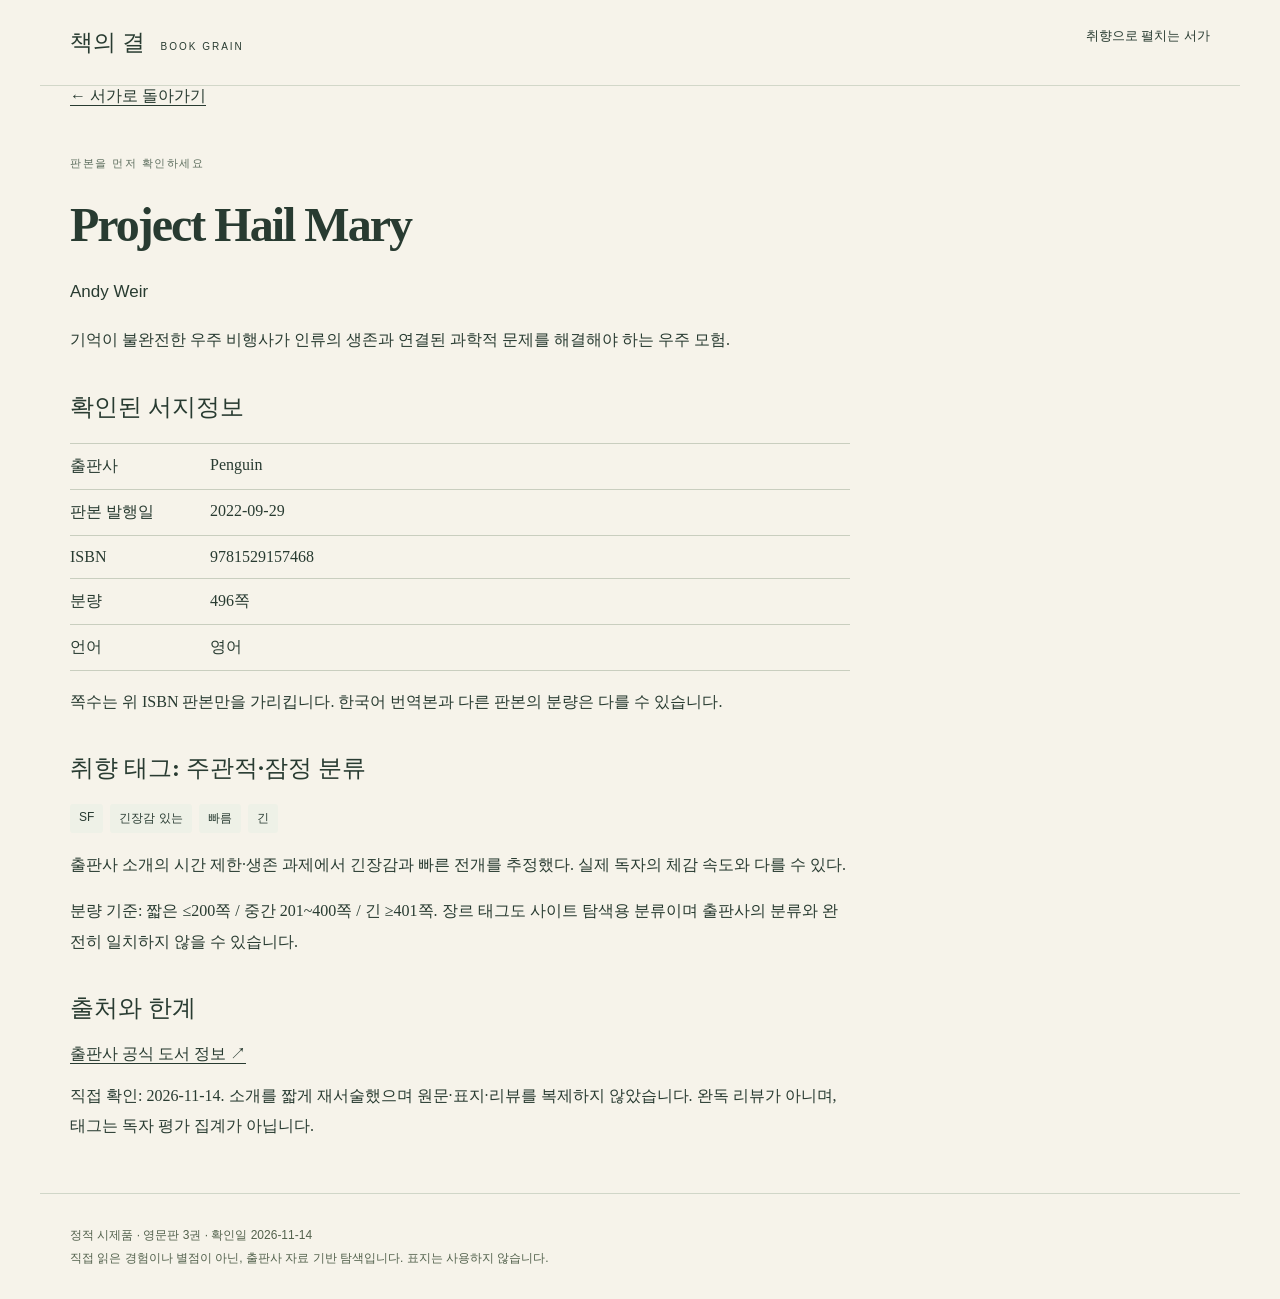
==== books/hail-mary/index.html @ 7c92354d "Deploy static book tag discovery prototype" ====
<!doctype html><html lang="ko"><head><meta name="robots" content="noindex,nofollow"><meta charset="utf-8"><meta name="viewport" content="width=device-width, initial-scale=1"><meta name="description" content="장르와 분위기를 함께 골라 찾는 작은 책 탐색 도서관. 공식 서지정보와 주관적 태그를 구분합니다."><title>Project Hail Mary · 책의 결</title><link rel="stylesheet" href="../../style.css"></head><body><a class="skip" href="#main">본문으로</a><header><a class="brand" href="../../index.html">책의 결 <small>BOOK GRAIN</small></a><span>취향으로 펼치는 서가</span></header><main id="main"><a href="../../index.html">← 서가로 돌아가기</a><section class="detail"><p class="eyebrow">판본을 먼저 확인하세요</p><h1>Project Hail Mary</h1><p class="lead">Andy Weir</p><p>기억이 불완전한 우주 비행사가 인류의 생존과 연결된 과학적 문제를 해결해야 하는 우주 모험.</p><h2>확인된 서지정보</h2><dl><dt>출판사</dt><dd>Penguin</dd><dt>판본 발행일</dt><dd>2022-09-29</dd><dt>ISBN</dt><dd>9781529157468</dd><dt>분량</dt><dd>496쪽</dd><dt>언어</dt><dd>영어</dd></dl><p>쪽수는 위 ISBN 판본만을 가리킵니다. 한국어 번역본과 다른 판본의 분량은 다를 수 있습니다.</p><h2>취향 태그: 주관적·잠정 분류</h2><div class="tags"><span>SF</span><span>긴장감 있는</span><span>빠름</span><span>긴</span></div><p>출판사 소개의 시간 제한·생존 과제에서 긴장감과 빠른 전개를 추정했다. 실제 독자의 체감 속도와 다를 수 있다.</p><p>분량 기준: 짧은 ≤200쪽 / 중간 201~400쪽 / 긴 ≥401쪽. 장르 태그도 사이트 탐색용 분류이며 출판사의 분류와 완전히 일치하지 않을 수 있습니다.</p><h2>출처와 한계</h2><a href="https://www.penguin.co.uk/books/440237/project-hail-mary-by-weir-andy/9781529157468" rel="noreferrer">출판사 공식 도서 정보 ↗</a><p>직접 확인: 2026-11-14. 소개를 짧게 재서술했으며 원문·표지·리뷰를 복제하지 않았습니다. 완독 리뷰가 아니며, 태그는 독자 평가 집계가 아닙니다.</p></section></main><footer>정적 시제품 · 영문판 3권 · 확인일 2026-11-14<br>직접 읽은 경험이나 별점이 아닌, 출판사 자료 기반 탐색입니다. 표지는 사용하지 않습니다.</footer></body></html>
---- style.css ----
:root{font-family:Georgia,'Noto Serif',serif;color:#283b31;background:#f6f3ea;font-synthesis:none}*{box-sizing:border-box}body{margin:0}a{color:inherit;text-underline-offset:4px}header,main,footer{max-width:1200px;margin:auto}header{padding:27px 30px;display:flex;justify-content:space-between;border-bottom:1px solid #d2d7c9;gap:16px}header>span{font:13px sans-serif}.brand{font-size:23px;font-weight:bold;text-decoration:none}.brand small{font:10px sans-serif;letter-spacing:2px;margin-left:10px}main{padding:0 30px}.hero{position:relative;padding:65px 0 55px}.eyebrow{font:11px sans-serif;letter-spacing:1.5px;color:#5c6d5d}h1{font-size:clamp(38px,6vw,70px);line-height:1.17;letter-spacing:-2px;margin:23px 0}h1 em{color:#a05836}.lead{font:17px/1.8 sans-serif}.seal{position:absolute;right:35px;top:85px;width:180px;height:180px;border-radius:50%;background:#dce3d3;display:flex;flex-direction:column;justify-content:center;align-items:center;font-size:25px;transform:rotate(8deg)}.seal small{font:12px sans-serif;margin-top:10px}.workspace{display:grid;grid-template-columns:240px 1fr;gap:36px;border-top:1px solid #c9cebf;padding-top:28px}aside h2,.resulthead h2{font-size:20px}aside{font-family:sans-serif}.searchlabel{font-size:13px;display:block;margin-bottom:9px}input[type=search]{width:100%;padding:13px;border:1px solid #aebaa8;border-radius:3px;background:#fffcf6;font:14px sans-serif;min-width:0}fieldset{border:0;border-bottom:1px solid #d3d8ca;margin:20px 0;padding:0 0 14px}legend{font-size:13px;font-weight:bold;margin-bottom:10px}fieldset label{display:inline-flex;align-items:center;gap:5px;font-size:13px;margin:0 9px 9px 0;min-height:32px;cursor:pointer}input[type=checkbox]{accent-color:#354f3c;width:18px;height:18px}button{font:14px sans-serif;padding:12px 18px;border:1px solid #354f3c;background:#354f3c;color:#fff;border-radius:3px;cursor:pointer}.hint{font:12px/1.8 sans-serif;color:#53634f}.resulthead{display:flex;align-items:center;justify-content:space-between}.grid{display:grid;grid-template-columns:repeat(2,minmax(0,1fr));gap:24px}.card{background:#fffdf7;border:1px solid #d4d9cb;border-radius:4px;overflow:hidden}.art{height:145px;background:#d9dfd0;position:relative;padding:22px;overflow:hidden}.art:after{content:'';position:absolute;width:115px;height:200px;border:1px solid #82957d;transform:rotate(28deg);right:35px;top:-25px;border-radius:50%}.art1{background:#d1dcdf}.art2{background:#e6d7c7}.art span{font-size:44px;color:#526754}.art i{position:absolute;bottom:17px;left:23px;letter-spacing:3px;font:10px sans-serif}.cardbody{padding:21px}.card h2{font-size:24px;line-height:1.2;margin:14px 0}.card h2 a{text-decoration:none}.card h2 a:hover{text-decoration:underline}.card p{font:14px/1.8 sans-serif}.card .eyebrow{font-size:11px}.tags{display:flex;flex-wrap:wrap;gap:7px;margin:17px 0}.tags span{font:12px sans-serif;background:#eef1e7;padding:6px 9px;border-radius:3px}.card small{font:11px sans-serif;color:#53634f}.note{margin:55px 0 30px;padding:28px;background:#e8eddf}.note p,.detail p{line-height:1.9}.detail{max-width:780px;padding:35px 0}.detail h1{font-size:48px;overflow-wrap:anywhere}.detail h2{margin-top:35px}dl{display:grid;grid-template-columns:140px 1fr;border-top:1px solid #c9cebf}dt,dd{padding:12px 0;border-bottom:1px solid #c9cebf;margin:0}footer{padding:30px;font:12px/1.9 sans-serif;border-top:1px solid #d0d6c8;color:#52614c}[hidden]{display:none!important}.skip{position:absolute;left:-9999px}.skip:focus{left:12px;top:12px;background:white;padding:15px;z-index:3}:focus-visible{outline:3px solid #ae6034;outline-offset:4px}#empty{padding:35px;border:1px dashed #798970;font:16px/1.7 sans-serif}@media(max-width:700px){header{padding:20px}header>span{display:none}main{padding:0 20px}.hero{padding:35px 0}.seal{display:none}.workspace{grid-template-columns:1fr;gap:15px}.grid{grid-template-columns:1fr}fieldset{display:block;margin:13px 0}.detail h1{font-size:36px}.note{padding:20px}dl{grid-template-columns:105px 1fr}.card h2{overflow-wrap:anywhere}footer{padding:20px}}
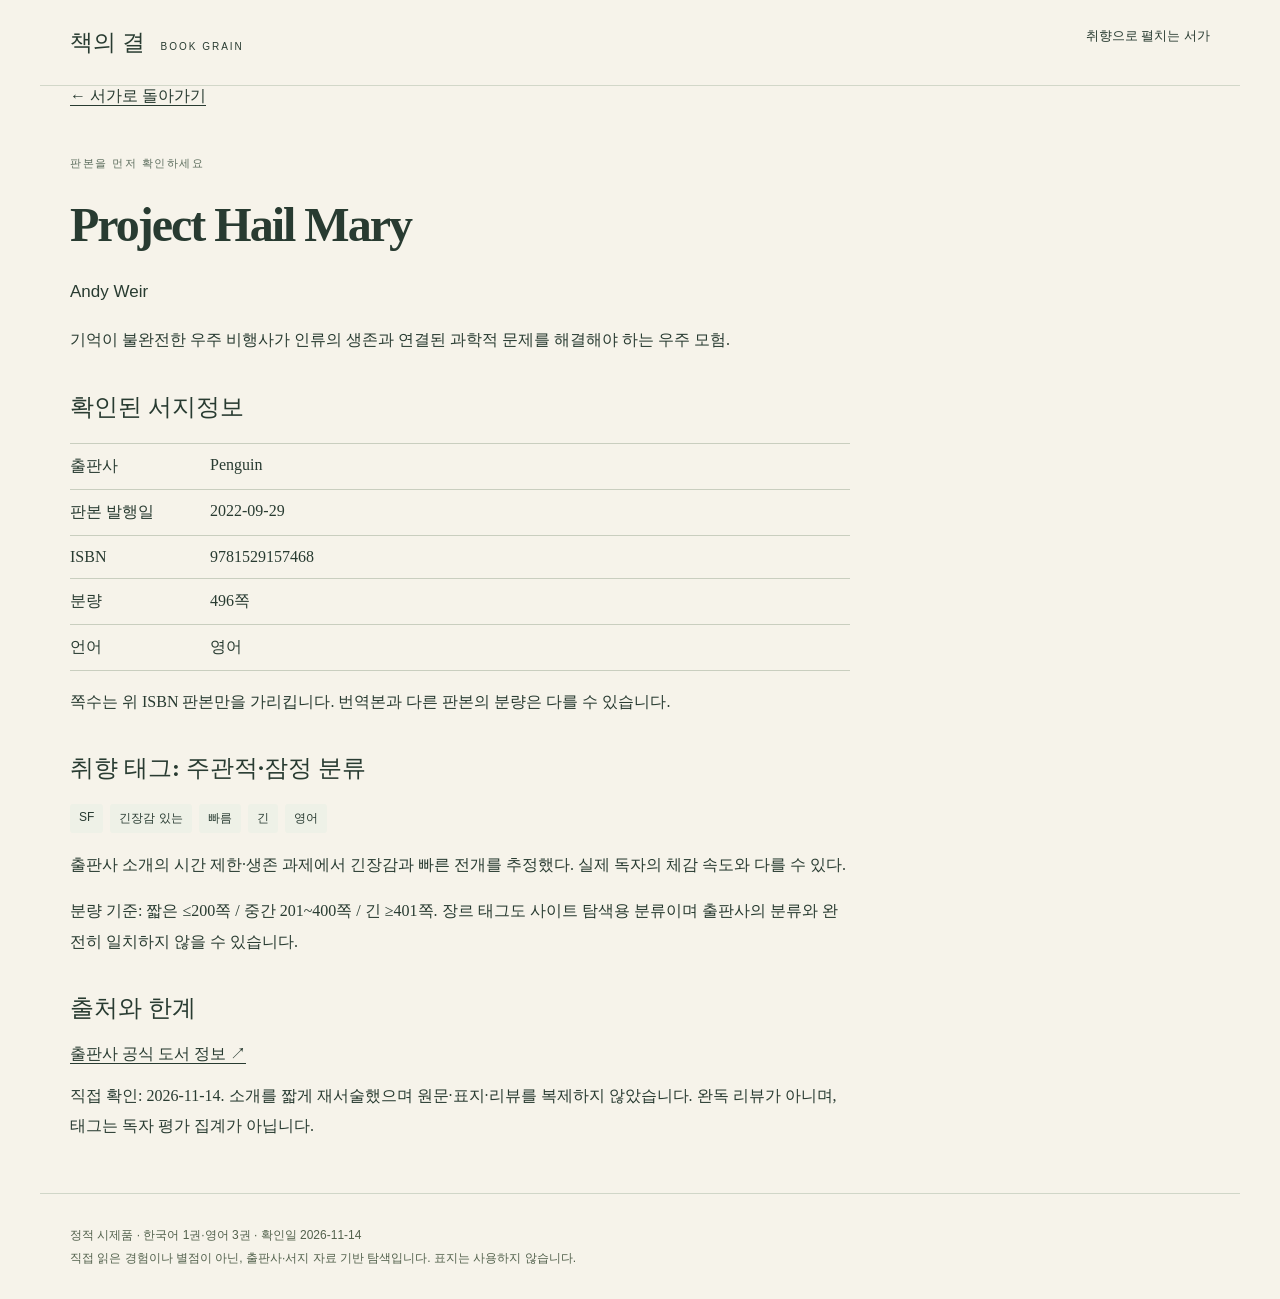
==== commit a53a4e78: "Add verified Korean edition and language filtering with versioned assets" ====
--- a/books/hail-mary/index.html
+++ b/books/hail-mary/index.html
@@ -1 +1 @@
-<!doctype html><html lang="ko"><head><meta name="robots" content="noindex,nofollow"><meta charset="utf-8"><meta name="viewport" content="width=device-width, initial-scale=1"><meta name="description" content="장르와 분위기를 함께 골라 찾는 작은 책 탐색 도서관. 공식 서지정보와 주관적 태그를 구분합니다."><title>Project Hail Mary · 책의 결</title><link rel="stylesheet" href="../../style.css"></head><body><a class="skip" href="#main">본문으로</a><header><a class="brand" href="../../index.html">책의 결 <small>BOOK GRAIN</small></a><span>취향으로 펼치는 서가</span></header><main id="main"><a href="../../index.html">← 서가로 돌아가기</a><section class="detail"><p class="eyebrow">판본을 먼저 확인하세요</p><h1>Project Hail Mary</h1><p class="lead">Andy Weir</p><p>기억이 불완전한 우주 비행사가 인류의 생존과 연결된 과학적 문제를 해결해야 하는 우주 모험.</p><h2>확인된 서지정보</h2><dl><dt>출판사</dt><dd>Penguin</dd><dt>판본 발행일</dt><dd>2022-09-29</dd><dt>ISBN</dt><dd>9781529157468</dd><dt>분량</dt><dd>496쪽</dd><dt>언어</dt><dd>영어</dd></dl><p>쪽수는 위 ISBN 판본만을 가리킵니다. 한국어 번역본과 다른 판본의 분량은 다를 수 있습니다.</p><h2>취향 태그: 주관적·잠정 분류</h2><div class="tags"><span>SF</span><span>긴장감 있는</span><span>빠름</span><span>긴</span></div><p>출판사 소개의 시간 제한·생존 과제에서 긴장감과 빠른 전개를 추정했다. 실제 독자의 체감 속도와 다를 수 있다.</p><p>분량 기준: 짧은 ≤200쪽 / 중간 201~400쪽 / 긴 ≥401쪽. 장르 태그도 사이트 탐색용 분류이며 출판사의 분류와 완전히 일치하지 않을 수 있습니다.</p><h2>출처와 한계</h2><a href="https://www.penguin.co.uk/books/440237/project-hail-mary-by-weir-andy/9781529157468" rel="noreferrer">출판사 공식 도서 정보 ↗</a><p>직접 확인: 2026-11-14. 소개를 짧게 재서술했으며 원문·표지·리뷰를 복제하지 않았습니다. 완독 리뷰가 아니며, 태그는 독자 평가 집계가 아닙니다.</p></section></main><footer>정적 시제품 · 영문판 3권 · 확인일 2026-11-14<br>직접 읽은 경험이나 별점이 아닌, 출판사 자료 기반 탐색입니다. 표지는 사용하지 않습니다.</footer></body></html>+<!doctype html><html lang="ko"><head><meta charset="utf-8"><meta name="robots" content="noindex,nofollow"><meta name="viewport" content="width=device-width, initial-scale=1"><meta name="description" content="장르와 분위기를 함께 골라 찾는 작은 책 탐색 도서관. 공식 서지정보와 주관적 태그를 구분합니다."><title>Project Hail Mary · 책의 결</title><link rel="stylesheet" href="../../style-v2.css"></head><body><a class="skip" href="#main">본문으로</a><header><a class="brand" href="../../index.html">책의 결 <small>BOOK GRAIN</small></a><span>취향으로 펼치는 서가</span></header><main id="main"><a href="../../index.html">← 서가로 돌아가기</a><section class="detail"><p class="eyebrow">판본을 먼저 확인하세요</p><h1>Project Hail Mary</h1><p class="lead">Andy Weir</p><p>기억이 불완전한 우주 비행사가 인류의 생존과 연결된 과학적 문제를 해결해야 하는 우주 모험.</p><h2>확인된 서지정보</h2><dl><dt>출판사</dt><dd>Penguin</dd><dt>판본 발행일</dt><dd>2022-09-29</dd><dt>ISBN</dt><dd>9781529157468</dd><dt>분량</dt><dd>496쪽</dd><dt>언어</dt><dd>영어</dd></dl><p>쪽수는 위 ISBN 판본만을 가리킵니다. 번역본과 다른 판본의 분량은 다를 수 있습니다.</p><h2>취향 태그: 주관적·잠정 분류</h2><div class="tags"><span>SF</span><span>긴장감 있는</span><span>빠름</span><span>긴</span><span>영어</span></div><p>출판사 소개의 시간 제한·생존 과제에서 긴장감과 빠른 전개를 추정했다. 실제 독자의 체감 속도와 다를 수 있다.</p><p>분량 기준: 짧은 ≤200쪽 / 중간 201~400쪽 / 긴 ≥401쪽. 장르 태그도 사이트 탐색용 분류이며 출판사의 분류와 완전히 일치하지 않을 수 있습니다.</p><h2>출처와 한계</h2><a href="https://www.penguin.co.uk/books/440237/project-hail-mary-by-weir-andy/9781529157468" rel="noreferrer">출판사 공식 도서 정보 ↗</a><p>직접 확인: 2026-11-14. 소개를 짧게 재서술했으며 원문·표지·리뷰를 복제하지 않았습니다. 완독 리뷰가 아니며, 태그는 독자 평가 집계가 아닙니다.</p></section></main><footer>정적 시제품 · 한국어 1권·영어 3권 · 확인일 2026-11-14<br>직접 읽은 경험이나 별점이 아닌, 출판사·서지 자료 기반 탐색입니다. 표지는 사용하지 않습니다.</footer></body></html>
--- a/style-v2.css
+++ b/style-v2.css
@@ -0,0 +1 @@
+:root{font-family:Georgia,'Noto Serif',serif;color:#283b31;background:#f6f3ea;font-synthesis:none}*{box-sizing:border-box}body{margin:0}a{color:inherit;text-underline-offset:4px}header,main,footer{max-width:1200px;margin:auto}header{padding:27px 30px;display:flex;justify-content:space-between;border-bottom:1px solid #d2d7c9;gap:16px}header>span{font:13px sans-serif}.brand{font-size:23px;font-weight:bold;text-decoration:none}.brand small{font:10px sans-serif;letter-spacing:2px;margin-left:10px}main{padding:0 30px}.hero{position:relative;padding:65px 0 55px}.eyebrow{font:11px sans-serif;letter-spacing:1.5px;color:#5c6d5d}h1{font-size:clamp(38px,6vw,70px);line-height:1.17;letter-spacing:-2px;margin:23px 0}h1 em{color:#a05836}.lead{font:17px/1.8 sans-serif}.seal{position:absolute;right:35px;top:85px;width:180px;height:180px;border-radius:50%;background:#dce3d3;display:flex;flex-direction:column;justify-content:center;align-items:center;font-size:25px;transform:rotate(8deg)}.seal small{font:12px sans-serif;margin-top:10px}.workspace{display:grid;grid-template-columns:240px 1fr;gap:36px;border-top:1px solid #c9cebf;padding-top:28px}aside h2,.resulthead h2{font-size:20px}aside{font-family:sans-serif}.searchlabel{font-size:13px;display:block;margin-bottom:9px}input[type=search]{width:100%;padding:13px;border:1px solid #aebaa8;border-radius:3px;background:#fffcf6;font:14px sans-serif;min-width:0}fieldset{border:0;border-bottom:1px solid #d3d8ca;margin:20px 0;padding:0 0 14px}legend{font-size:13px;font-weight:bold;margin-bottom:10px}fieldset label{display:inline-flex;align-items:center;gap:5px;font-size:13px;margin:0 9px 9px 0;min-height:32px;cursor:pointer}input[type=checkbox]{accent-color:#354f3c;width:18px;height:18px}button{font:14px sans-serif;padding:12px 18px;border:1px solid #354f3c;background:#354f3c;color:#fff;border-radius:3px;cursor:pointer}.hint{font:12px/1.8 sans-serif;color:#53634f}.resulthead{display:flex;align-items:center;justify-content:space-between}.grid{display:grid;grid-template-columns:repeat(2,minmax(0,1fr));gap:24px}.card{background:#fffdf7;border:1px solid #d4d9cb;border-radius:4px;overflow:hidden}.art{height:145px;background:#d9dfd0;position:relative;padding:22px;overflow:hidden}.art:after{content:'';position:absolute;width:115px;height:200px;border:1px solid #82957d;transform:rotate(28deg);right:35px;top:-25px;border-radius:50%}.art1{background:#d1dcdf}.art2{background:#e6d7c7}.art span{font-size:44px;color:#526754}.art i{position:absolute;bottom:17px;left:23px;letter-spacing:3px;font:10px sans-serif}.cardbody{padding:21px}.card h2{font-size:24px;line-height:1.2;margin:14px 0}.card h2 a{text-decoration:none}.card h2 a:hover{text-decoration:underline}.card p{font:14px/1.8 sans-serif}.card .eyebrow{font-size:11px}.tags{display:flex;flex-wrap:wrap;gap:7px;margin:17px 0}.tags span{font:12px sans-serif;background:#eef1e7;padding:6px 9px;border-radius:3px}.card small{font:11px sans-serif;color:#53634f}.note{margin:55px 0 30px;padding:28px;background:#e8eddf}.note p,.detail p{line-height:1.9}.detail{max-width:780px;padding:35px 0}.detail h1{font-size:48px;overflow-wrap:anywhere}.detail h2{margin-top:35px}dl{display:grid;grid-template-columns:140px 1fr;border-top:1px solid #c9cebf}dt,dd{padding:12px 0;border-bottom:1px solid #c9cebf;margin:0}footer{padding:30px;font:12px/1.9 sans-serif;border-top:1px solid #d0d6c8;color:#52614c}[hidden]{display:none!important}.skip{position:absolute;left:-9999px}.skip:focus{left:12px;top:12px;background:white;padding:15px;z-index:3}:focus-visible{outline:3px solid #ae6034;outline-offset:4px}#empty{padding:35px;border:1px dashed #798970;font:16px/1.7 sans-serif}@media(max-width:700px){header{padding:20px}header>span{display:none}main{padding:0 20px}.hero{padding:35px 0}.seal{display:none}.workspace{grid-template-columns:1fr;gap:15px}.grid{grid-template-columns:1fr}fieldset{display:block;margin:13px 0}.detail h1{font-size:36px}.note{padding:20px}dl{grid-template-columns:105px 1fr}.card h2{overflow-wrap:anywhere}footer{padding:20px}}
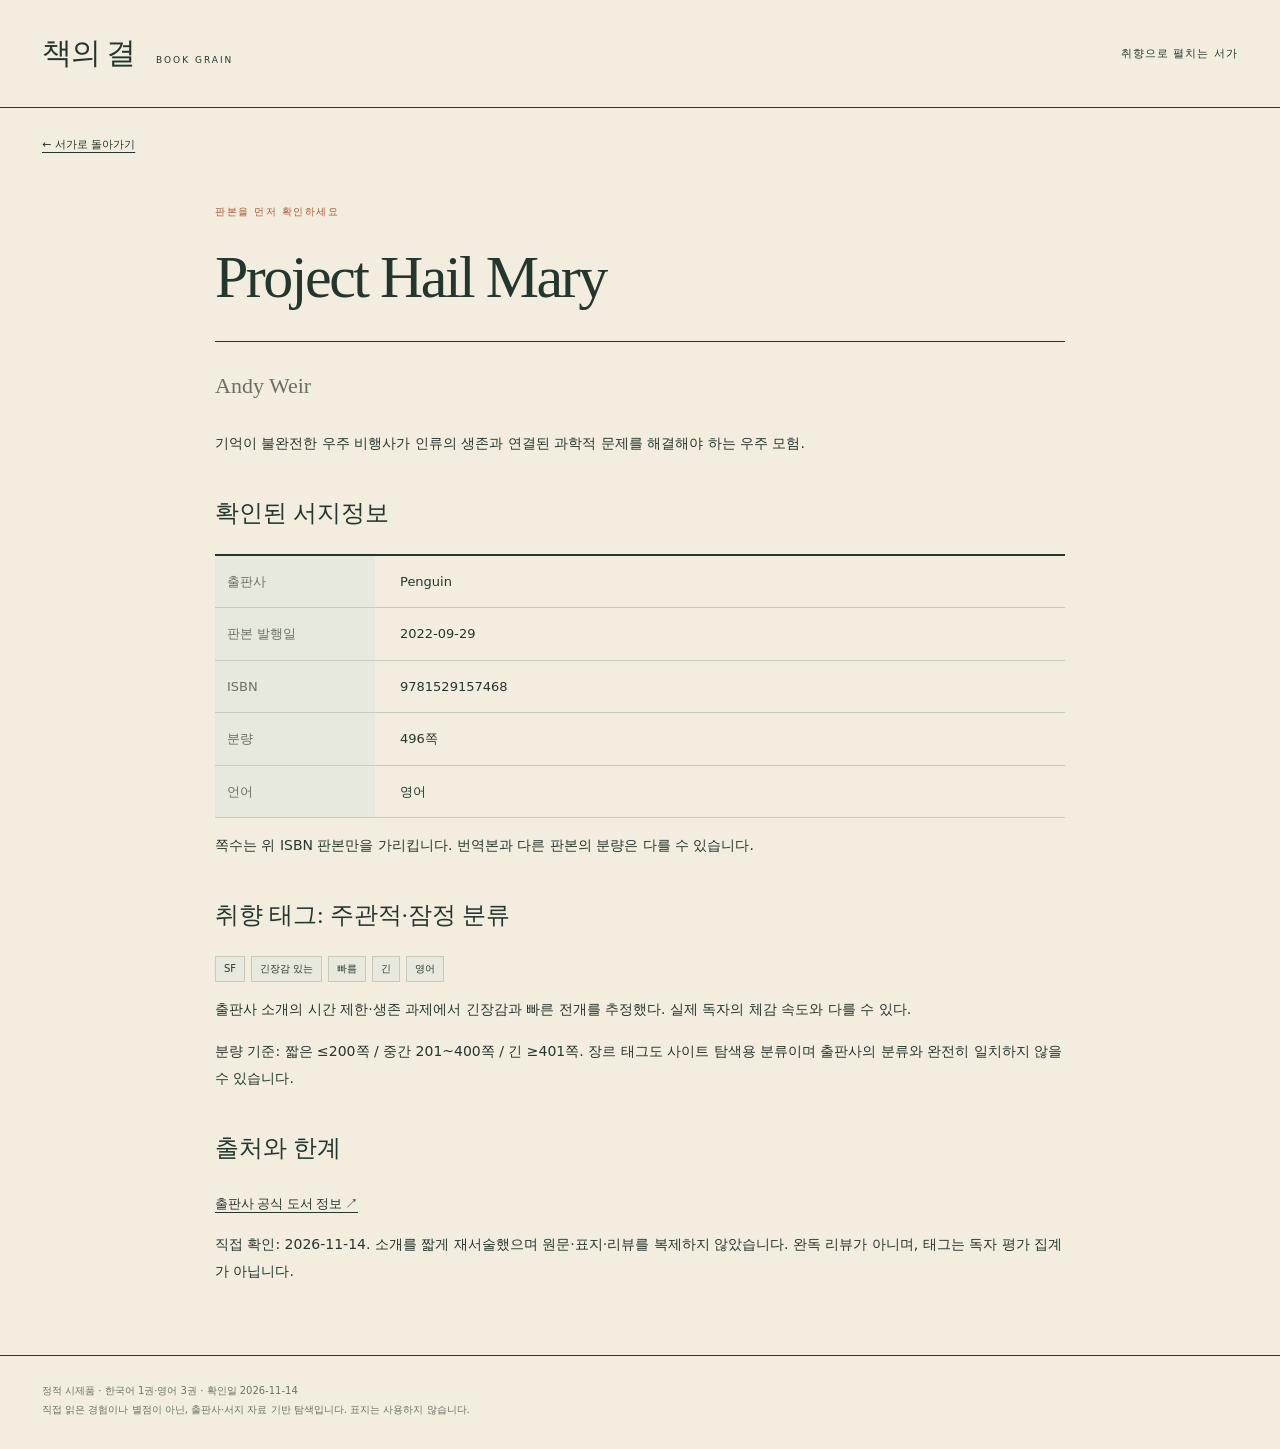
==== commit 9b74c51d: "Design Book Grain as a literary shelf and faceted library catalog" ====
--- a/books/hail-mary/index.html
+++ b/books/hail-mary/index.html
@@ -1 +1 @@
-<!doctype html><html lang="ko"><head><meta charset="utf-8"><meta name="robots" content="noindex,nofollow"><meta name="viewport" content="width=device-width, initial-scale=1"><meta name="description" content="장르와 분위기를 함께 골라 찾는 작은 책 탐색 도서관. 공식 서지정보와 주관적 태그를 구분합니다."><title>Project Hail Mary · 책의 결</title><link rel="stylesheet" href="../../style-v2.css"></head><body><a class="skip" href="#main">본문으로</a><header><a class="brand" href="../../index.html">책의 결 <small>BOOK GRAIN</small></a><span>취향으로 펼치는 서가</span></header><main id="main"><a href="../../index.html">← 서가로 돌아가기</a><section class="detail"><p class="eyebrow">판본을 먼저 확인하세요</p><h1>Project Hail Mary</h1><p class="lead">Andy Weir</p><p>기억이 불완전한 우주 비행사가 인류의 생존과 연결된 과학적 문제를 해결해야 하는 우주 모험.</p><h2>확인된 서지정보</h2><dl><dt>출판사</dt><dd>Penguin</dd><dt>판본 발행일</dt><dd>2022-09-29</dd><dt>ISBN</dt><dd>9781529157468</dd><dt>분량</dt><dd>496쪽</dd><dt>언어</dt><dd>영어</dd></dl><p>쪽수는 위 ISBN 판본만을 가리킵니다. 번역본과 다른 판본의 분량은 다를 수 있습니다.</p><h2>취향 태그: 주관적·잠정 분류</h2><div class="tags"><span>SF</span><span>긴장감 있는</span><span>빠름</span><span>긴</span><span>영어</span></div><p>출판사 소개의 시간 제한·생존 과제에서 긴장감과 빠른 전개를 추정했다. 실제 독자의 체감 속도와 다를 수 있다.</p><p>분량 기준: 짧은 ≤200쪽 / 중간 201~400쪽 / 긴 ≥401쪽. 장르 태그도 사이트 탐색용 분류이며 출판사의 분류와 완전히 일치하지 않을 수 있습니다.</p><h2>출처와 한계</h2><a href="https://www.penguin.co.uk/books/440237/project-hail-mary-by-weir-andy/9781529157468" rel="noreferrer">출판사 공식 도서 정보 ↗</a><p>직접 확인: 2026-11-14. 소개를 짧게 재서술했으며 원문·표지·리뷰를 복제하지 않았습니다. 완독 리뷰가 아니며, 태그는 독자 평가 집계가 아닙니다.</p></section></main><footer>정적 시제품 · 한국어 1권·영어 3권 · 확인일 2026-11-14<br>직접 읽은 경험이나 별점이 아닌, 출판사·서지 자료 기반 탐색입니다. 표지는 사용하지 않습니다.</footer></body></html>+<!doctype html><html lang="ko"><head><meta charset="utf-8"><meta name="robots" content="noindex,nofollow"><meta name="viewport" content="width=device-width, initial-scale=1"><meta name="description" content="장르와 분위기를 함께 골라 찾는 작은 책 탐색 도서관. 공식 서지정보와 주관적 태그를 구분합니다."><title>Project Hail Mary · 책의 결</title><link rel="stylesheet" href="../../theme-v3.css"></head><body><a class="skip" href="#main">본문으로</a><header><a class="brand" href="../../index.html">책의 결 <small>BOOK GRAIN</small></a><span>취향으로 펼치는 서가</span></header><main id="main"><a href="../../index.html">← 서가로 돌아가기</a><section class="detail"><p class="eyebrow">판본을 먼저 확인하세요</p><h1>Project Hail Mary</h1><p class="lead">Andy Weir</p><p>기억이 불완전한 우주 비행사가 인류의 생존과 연결된 과학적 문제를 해결해야 하는 우주 모험.</p><h2>확인된 서지정보</h2><dl><dt>출판사</dt><dd>Penguin</dd><dt>판본 발행일</dt><dd>2022-09-29</dd><dt>ISBN</dt><dd>9781529157468</dd><dt>분량</dt><dd>496쪽</dd><dt>언어</dt><dd>영어</dd></dl><p>쪽수는 위 ISBN 판본만을 가리킵니다. 번역본과 다른 판본의 분량은 다를 수 있습니다.</p><h2>취향 태그: 주관적·잠정 분류</h2><div class="tags"><span>SF</span><span>긴장감 있는</span><span>빠름</span><span>긴</span><span>영어</span></div><p>출판사 소개의 시간 제한·생존 과제에서 긴장감과 빠른 전개를 추정했다. 실제 독자의 체감 속도와 다를 수 있다.</p><p>분량 기준: 짧은 ≤200쪽 / 중간 201~400쪽 / 긴 ≥401쪽. 장르 태그도 사이트 탐색용 분류이며 출판사의 분류와 완전히 일치하지 않을 수 있습니다.</p><h2>출처와 한계</h2><a href="https://www.penguin.co.uk/books/440237/project-hail-mary-by-weir-andy/9781529157468" rel="noreferrer">출판사 공식 도서 정보 ↗</a><p>직접 확인: 2026-11-14. 소개를 짧게 재서술했으며 원문·표지·리뷰를 복제하지 않았습니다. 완독 리뷰가 아니며, 태그는 독자 평가 집계가 아닙니다.</p></section></main><footer>정적 시제품 · 한국어 1권·영어 3권 · 확인일 2026-11-14<br>직접 읽은 경험이나 별점이 아닌, 출판사·서지 자료 기반 탐색입니다. 표지는 사용하지 않습니다.</footer></body></html>
--- a/theme-v3.css
+++ b/theme-v3.css
@@ -0,0 +1 @@
+:root{--paper:#f3eddf;--ink:#24372e;--muted:#697166;--line:#c6cbbb;--accent:#ad542f;font:16px/1.75 Georgia,'Batang','AppleMyungjo',serif;color:var(--ink);background:var(--paper);font-synthesis:none}*{box-sizing:border-box}body{margin:0}a{color:inherit;text-underline-offset:4px}a:hover{color:var(--accent)}header,main,footer{max-width:1290px;margin:auto;padding-left:42px;padding-right:42px}header{display:flex;justify-content:space-between;align-items:center;padding-top:27px;padding-bottom:27px;border-bottom:1px solid var(--ink);gap:20px}.brand{font-size:30px;font-weight:700;letter-spacing:-1.2px;text-decoration:none}.brand small{font:9px/1.5 system-ui,sans-serif;letter-spacing:2px;display:inline-block;margin-left:15px}header>span{font:11px system-ui,sans-serif;letter-spacing:1px}.hero{display:grid;grid-template-columns:1.1fr 1fr;gap:60px;align-items:center;padding:57px 0 65px}.eyebrow{font:10px/1.7 system-ui,sans-serif;letter-spacing:2px;color:var(--accent);font-weight:600}h1{font-size:clamp(40px,5vw,67px);line-height:1.25;letter-spacing:-2.5px;font-weight:400;margin:20px 0 23px}h1 em{font-weight:400;color:var(--accent)}.lead{font:15px/1.9 system-ui,sans-serif;color:var(--muted)}.shelf-art{position:relative;align-self:stretch;display:flex;flex-direction:column;justify-content:end;border-bottom:5px double var(--ink);padding:25px 0 0}.theme-art{width:100%;height:auto;max-height:250px;display:block}.seal{position:absolute;right:8px;top:0;border:1px solid var(--accent);color:var(--accent);border-radius:50%;width:96px;height:96px;display:flex;flex-direction:column;align-items:center;justify-content:center;font-size:15px;line-height:1.3;transform:rotate(10deg);background:var(--paper)}.seal small{font:8px/1.6 system-ui,sans-serif;margin-top:8px}.workspace{display:grid;grid-template-columns:245px minmax(0,1fr);gap:42px;border-top:1px solid var(--ink);padding-top:26px}.workspace>aside{font-family:system-ui,sans-serif;padding-right:26px;border-right:1px solid var(--line)}.workspace>aside h2{font:400 22px/1.5 'Batang','AppleMyungjo',Georgia,serif;margin:0 0 20px}.searchlabel{font-size:11px;display:block;margin-bottom:7px}input[type=search]{width:100%;min-width:0;background:#fffcf4;border:1px solid #98a18e;border-radius:0;padding:12px;font:12px system-ui,sans-serif;color:var(--ink)}fieldset{border:0;border-bottom:1px solid var(--line);margin:21px 0;padding:0 0 13px}legend{font-size:10px;font-weight:700;letter-spacing:.8px;margin-bottom:9px}fieldset label{display:inline-flex;align-items:center;gap:5px;font-size:11px;cursor:pointer;margin:0 8px 5px 0;min-height:32px}input[type=checkbox]{accent-color:var(--ink);width:16px;height:16px;margin:0;flex-shrink:0}button{font:11px system-ui,sans-serif;padding:13px 16px;background:var(--ink);border:1px solid var(--ink);color:#fffdf5;border-radius:0;cursor:pointer;width:100%;min-height:42px}.hint{font:10px/1.9 system-ui,sans-serif;color:var(--muted);margin-top:18px}.resulthead{display:flex;justify-content:space-between;align-items:center;gap:16px;padding:0 0 18px;border-bottom:1px solid var(--ink)}.resulthead h2{font-weight:400;font-size:26px;margin:0}.resulthead p{font:11px system-ui,sans-serif;margin:0}.grid{display:grid;grid-template-columns:1fr;gap:0}.card{display:grid;grid-template-columns:145px minmax(0,1fr);border-bottom:1px solid var(--line);padding:25px 0;gap:26px;overflow:hidden;align-items:stretch}.art{--spine:#385e51;position:relative;min-height:207px;background:var(--spine);color:#f5e9cd;box-shadow:inset 8px 0 #0002,inset 11px 0 #fff1;padding:26px 20px;display:flex;flex-direction:column;justify-content:space-between;border-radius:1px 3px 3px 1px;isolation:isolate}.art:before{content:'';position:absolute;inset:10px 11px 10px 20px;border:1px solid #f5e9cd66;z-index:-1}.art:after{content:'';position:absolute;width:54px;height:54px;right:30px;top:80px;border:1px solid #f5e9cd88;border-radius:50%;box-shadow:9px 0 0 -1px var(--spine),10px 0 #f5e9cd88}.art1{--spine:#3a4e60}.art1:after{border-radius:0;transform:rotate(45deg);width:43px;height:43px;top:85px;right:42px}.art2{--spine:#a9673c}.art2:after{border-radius:50% 50% 0 0;width:50px;height:70px;top:73px;right:37px}.art3{--spine:#674d55}.art3:after{border-radius:50% 0;width:38px;height:62px;top:78px;right:42px;transform:rotate(20deg)}.art span{font:italic 37px/1 Georgia,serif}.art i{font:8px/1.5 system-ui,sans-serif;letter-spacing:1.8px}.cardbody{min-width:0;align-self:center}.card h2{font-size:28px;font-weight:400;line-height:1.25;letter-spacing:-.7px;margin:11px 0 12px;overflow-wrap:anywhere}.card h2 a{text-decoration:none}.card h2 a:hover{text-decoration:underline}.card p{font:12px/1.9 system-ui,sans-serif;color:#4b594d;margin:0 0 12px}.card p.eyebrow{font-size:9px;letter-spacing:1px;color:var(--accent)}.tags{display:flex;flex-wrap:wrap;gap:6px;margin:16px 0 11px}.tags span{font:10px/1.4 system-ui,sans-serif;padding:5px 8px;border:1px solid var(--line);background:#e7e9dc}.card small{font:9px/1.6 system-ui,sans-serif;color:var(--muted)}.note{display:grid;grid-template-columns:1fr 1.6fr;gap:30px;padding:28px 0;margin:45px 0 25px;border-top:3px double var(--ink);border-bottom:1px solid var(--line)}.note h2{font-weight:400;font-size:24px;line-height:1.5;margin:0}.note p{font:12px/1.9 system-ui,sans-serif;color:var(--muted);margin:0}.detail{max-width:850px;margin:0 auto;padding:35px 0 55px}.detail h1{font-size:clamp(36px,5vw,60px);overflow-wrap:anywhere;line-height:1.2;border-bottom:1px solid var(--ink);padding-bottom:28px}.detail p{font:14px/1.95 system-ui,sans-serif;overflow-wrap:anywhere}.detail .eyebrow{font-size:10px;letter-spacing:1.5px}.detail .lead{font-family:Georgia,serif;font-size:22px}.detail h2{font-size:24px;font-weight:400;margin-top:35px}.detail a{font-size:13px;overflow-wrap:anywhere}main>a{display:inline-block;font:11px/1.6 system-ui,sans-serif;margin-top:28px}dl{display:grid;grid-template-columns:160px 1fr;border-top:2px solid var(--ink);font:13px/1.8 system-ui,sans-serif}dt,dd{padding:14px 12px;margin:0;border-bottom:1px solid var(--line)}dt{color:var(--muted);background:#e8e9dd}dd{padding-left:25px;overflow-wrap:anywhere}footer{font:10px/1.9 system-ui,sans-serif;color:var(--muted);border-top:1px solid var(--ink);padding-top:25px;padding-bottom:30px}[hidden]{display:none!important}#empty{font:13px/1.8 system-ui,sans-serif;padding:30px 20px;border:1px dashed #8d9a82;margin-top:20px}.skip{position:absolute;top:-100px;left:12px;background:#fff;padding:12px;z-index:5}.skip:focus{top:12px}:focus-visible{outline:3px solid var(--accent);outline-offset:4px}@media(max-width:900px){header,main,footer{padding-left:26px;padding-right:26px}.hero{gap:30px}.workspace{grid-template-columns:210px minmax(0,1fr);gap:25px}.workspace>aside{padding-right:20px}.card{grid-template-columns:110px minmax(0,1fr);gap:20px}.art{padding:23px 16px;min-height:207px}.art:before{inset:9px 9px 9px 16px}.art:after{right:22px;width:43px}.art1:after,.art2:after,.art3:after{right:25px}.card h2{font-size:25px}.seal{width:80px;height:80px;font-size:12px}.seal small{font-size:7px}}@media(max-width:650px){header,main,footer{padding-left:20px;padding-right:20px}header{padding-top:20px;padding-bottom:20px}.brand{font-size:27px}.brand small{font-size:8px;margin-left:8px}header>span{display:none}.hero{grid-template-columns:1fr;gap:20px;padding:34px 0 38px}h1{font-size:45px;margin:17px 0}.lead{font-size:14px}.shelf-art{height:150px;padding:0 60px 0 0}.theme-art{height:145px;width:100%}.seal{top:8px;right:0;transform:rotate(8deg)}.workspace{grid-template-columns:1fr;padding-top:22px;gap:22px}.workspace>aside{border:1px solid var(--line);padding:20px;background:#e9eadf;display:grid;grid-template-columns:1fr 1fr;gap:10px 20px}.workspace>aside h2,.searchlabel,#q,.hint,#reset{grid-column:1/-1}.workspace>aside h2{font-size:22px;margin:0}.searchlabel{margin:0}fieldset{margin:5px 0 0;padding-bottom:7px}legend{font-size:10px}fieldset label{font-size:10px;gap:4px;margin-right:5px}.hint{font-size:9px;margin:0}.resulthead h2{font-size:24px}.card{grid-template-columns:95px minmax(0,1fr);gap:17px;padding:22px 0}.art{min-height:225px;padding:20px 12px}.art:before{inset:8px 7px 8px 14px}.art span{font-size:30px}.art i{font-size:6px;letter-spacing:1px}.art:after{width:37px;height:50px;right:22px;top:88px}.art1:after{width:32px;height:32px;right:26px;top:100px}.art2:after{width:36px;right:22px}.art3:after{width:30px;right:27px}.card h2{font-size:23px}.card p{font-size:11px;line-height:1.9}.tags{gap:4px;margin:12px 0 8px}.tags span{font-size:9px;padding:4px 6px}.card small{font-size:8px}.note{grid-template-columns:1fr;gap:12px;margin-top:30px}.note h2{font-size:22px}.note p{font-size:11px}.detail{padding-top:25px}.detail h1{font-size:37px}.detail p{font-size:13px}.detail h2{font-size:23px}dl{grid-template-columns:100px minmax(0,1fr);font-size:12px}dt,dd{padding:12px 10px}dd{padding-left:16px}}@media(max-width:360px){.card{grid-template-columns:75px minmax(0,1fr);gap:12px}.art:after{right:15px;width:30px}.art i{font-size:5px}.card h2{font-size:21px}.workspace>aside{column-gap:12px}}
